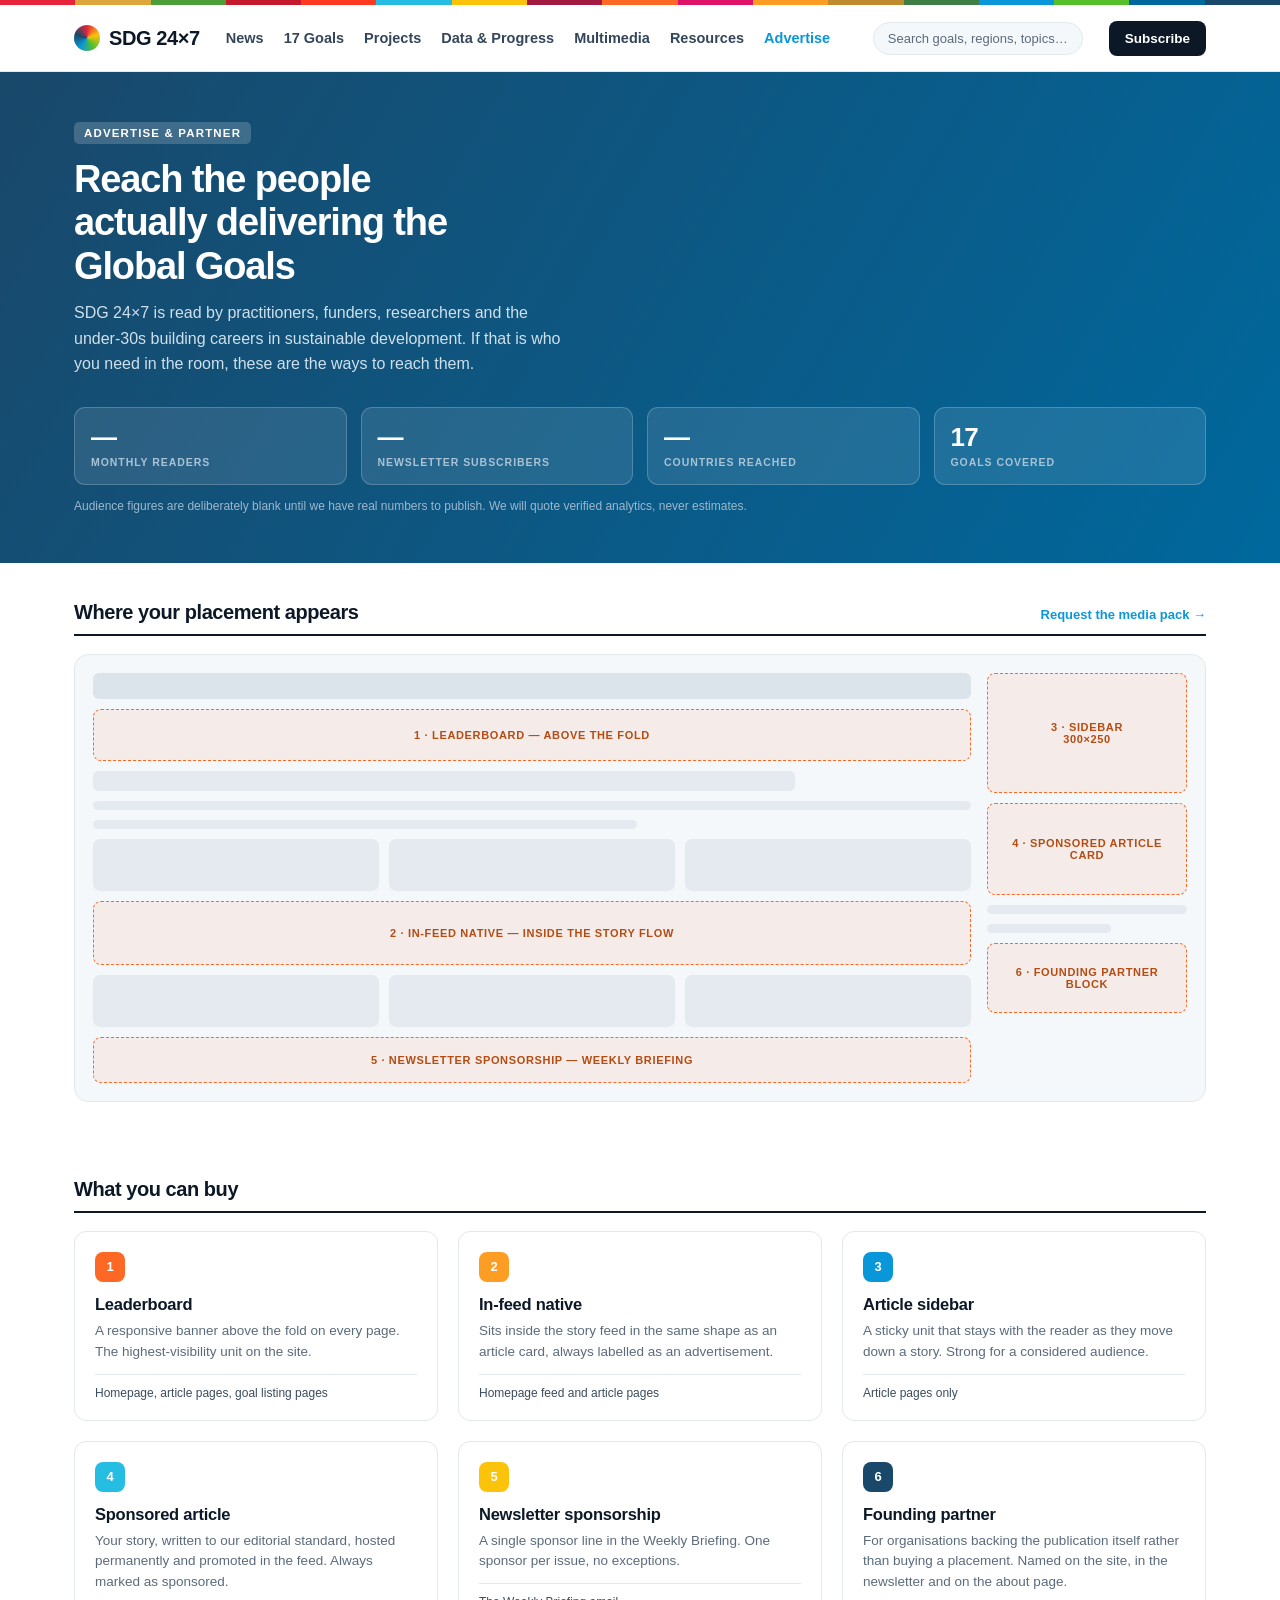
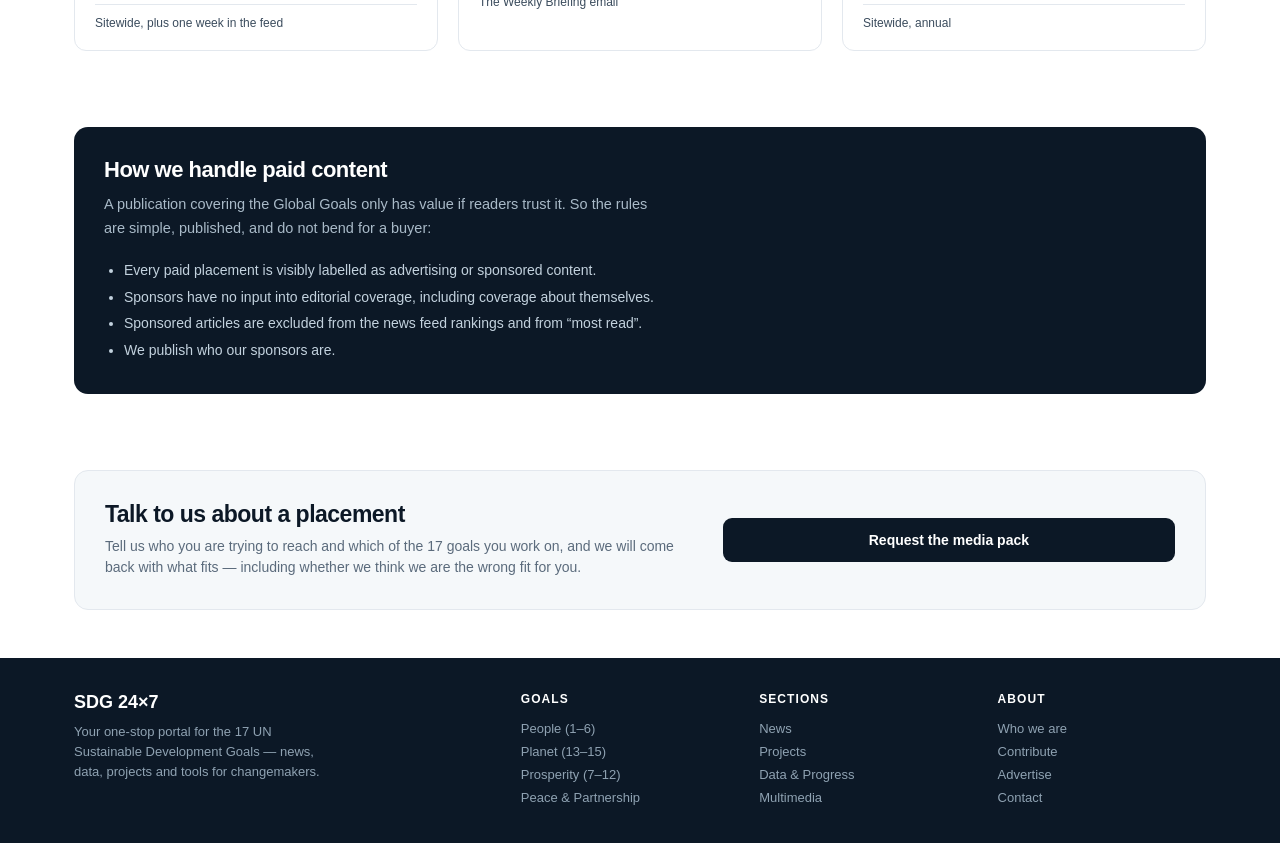
==== v2/advertise.html @ e1e4b93a "Article template and Advertise/Partner page; extract shared site.css" ====
<!DOCTYPE html>
<html lang="en">
<head>
<meta charset="utf-8">
<meta name="viewport" content="width=device-width, initial-scale=1">
<title>Advertise &amp; Partner — SDG 24×7</title>
<link rel="stylesheet" href="site.css">
<style>
.phero{background:linear-gradient(120deg,var(--g17),var(--g16));color:#fff;padding:50px 0}
.phero h1{font-size:38px;line-height:1.14;letter-spacing:-.03em;margin:14px 0 12px;max-width:20ch}
.phero p{font-size:16px;line-height:1.6;color:#CFE0EC;max-width:56ch}
.aud{display:grid;grid-template-columns:repeat(4,1fr);gap:14px;margin-top:30px}
.aud div{background:rgba(255,255,255,.1);border:1px solid rgba(255,255,255,.2);border-radius:11px;padding:16px}
.aud b{display:block;font-size:26px;letter-spacing:-.03em;line-height:1}
.aud span{display:block;font-size:10.5px;font-weight:700;letter-spacing:.09em;text-transform:uppercase;color:#A9C3D6;margin-top:6px}
.note{font-size:12px;color:#9DB8CC;margin-top:14px}

.diagram{display:grid;grid-template-columns:minmax(0,1fr) 200px;gap:16px;border:1px solid var(--line);border-radius:14px;padding:18px;background:var(--soft)}
.mock{display:flex;flex-direction:column;gap:10px}
.mockbar{height:26px;border-radius:6px;background:#DCE4EB}
.slot{border:1.5px dashed var(--g9);background:rgba(253,105,37,.08);border-radius:8px;display:grid;place-items:center;
  font-size:11px;font-weight:800;letter-spacing:.06em;text-transform:uppercase;color:#B44C13;text-align:center;padding:6px}
.txtline{height:9px;border-radius:5px;background:#E4EAF0}
.txtline.s{width:62%}
.mockcards{display:grid;grid-template-columns:repeat(3,1fr);gap:10px}
.mockcards div{height:52px;border-radius:7px;background:#E4EAF0}
.mockside{display:flex;flex-direction:column;gap:10px}

.inv{display:grid;grid-template-columns:repeat(3,1fr);gap:20px}
.unit{border:1px solid var(--line);border-radius:12px;padding:20px}
.unit .n{width:30px;height:30px;border-radius:8px;display:grid;place-items:center;color:#fff;font-weight:800;font-size:13px;margin-bottom:13px}
.unit h4{font-size:16.5px;letter-spacing:-.015em;margin-bottom:7px}
.unit p{font-size:13.5px;color:var(--muted);line-height:1.55}
.unit .where{font-size:12px;color:#3B4C5D;margin-top:11px;padding-top:11px;border-top:1px solid var(--line)}

.trust{background:var(--ink);color:#fff;border-radius:14px;padding:30px}
.trust h2{font-size:22px;letter-spacing:-.022em;margin-bottom:10px}
.trust p{font-size:14.5px;line-height:1.65;color:#A9BAC8;max-width:70ch}
.trust ul{margin:16px 0 0;padding-left:20px;color:#C3D2DE;font-size:14px;line-height:1.9}

.cta{border:1px solid var(--line);border-radius:14px;padding:30px;display:grid;grid-template-columns:1.3fr 1fr;gap:30px;align-items:center;background:var(--soft)}
.cta h2{font-size:23px;letter-spacing:-.022em;margin-bottom:8px}
.cta p{font-size:14px;color:var(--muted);line-height:1.55}
.cta .b{display:block;text-align:center;background:var(--ink);color:#fff;font-weight:800;font-size:14px;padding:14px;border-radius:9px}

@media(max-width:960px){ .aud{grid-template-columns:1fr 1fr} .inv{grid-template-columns:1fr 1fr} }
@media(max-width:720px){
  .phero h1{font-size:27px} .inv{grid-template-columns:1fr}
  .diagram{grid-template-columns:1fr} .cta{grid-template-columns:1fr;padding:22px}
}
</style>
</head>
<body>
<div class="stripe">
  <i style="background:var(--g1)"></i><i style="background:var(--g2)"></i><i style="background:var(--g3)"></i>
  <i style="background:var(--g4)"></i><i style="background:var(--g5)"></i><i style="background:var(--g6)"></i>
  <i style="background:var(--g7)"></i><i style="background:var(--g8)"></i><i style="background:var(--g9)"></i>
  <i style="background:var(--g10)"></i><i style="background:var(--g11)"></i><i style="background:var(--g12)"></i>
  <i style="background:var(--g13)"></i><i style="background:var(--g14)"></i><i style="background:var(--g15)"></i>
  <i style="background:var(--g16)"></i><i style="background:var(--g17)"></i>
</div>

<header><div class="wrap top">
  <div class="logo"><span class="mark"></span>SDG&nbsp;24×7</div>
  <nav><a>News</a><a>17 Goals</a><a>Projects</a><a>Data &amp; Progress</a><a>Multimedia</a><a>Resources</a><a class="on">Advertise</a></nav>
  <div class="search">Search goals, regions, topics…</div>
  <div class="btn">Subscribe</div>
  <div class="burger">☰</div>
</div></header>

<div class="phero"><div class="wrap">
  <span class="kicker" style="background:rgba(255,255,255,.18)">Advertise &amp; Partner</span>
  <h1>Reach the people actually delivering the Global Goals</h1>
  <p>SDG 24×7 is read by practitioners, funders, researchers and the under-30s building careers in sustainable development. If that is who you need in the room, these are the ways to reach them.</p>
  <div class="aud">
    <div><b>—</b><span>Monthly readers</span></div>
    <div><b>—</b><span>Newsletter subscribers</span></div>
    <div><b>—</b><span>Countries reached</span></div>
    <div><b>17</b><span>Goals covered</span></div>
  </div>
  <div class="note">Audience figures are deliberately blank until we have real numbers to publish. We will quote verified analytics, never estimates.</div>
</div></div>

<div class="wrap">
  <section>
    <div class="shead"><h2>Where your placement appears</h2><a>Request the media pack →</a></div>
    <div class="diagram">
      <div class="mock">
        <div class="mockbar"></div>
        <div class="slot" style="height:52px">1 · Leaderboard — above the fold</div>
        <div class="txtline" style="height:20px;width:80%"></div>
        <div class="txtline"></div><div class="txtline s"></div>
        <div class="mockcards"><div></div><div></div><div></div></div>
        <div class="slot" style="height:64px">2 · In-feed native — inside the story flow</div>
        <div class="mockcards"><div></div><div></div><div></div></div>
        <div class="slot" style="height:46px">5 · Newsletter sponsorship — weekly briefing</div>
      </div>
      <div class="mockside">
        <div class="slot" style="height:120px">3 · Sidebar<br>300×250</div>
        <div class="slot" style="height:92px">4 · Sponsored article card</div>
        <div class="txtline"></div><div class="txtline s"></div>
        <div class="slot" style="height:70px">6 · Founding partner block</div>
      </div>
    </div>
  </section>

  <section>
    <div class="shead"><h2>What you can buy</h2></div>
    <div class="inv">
      <div class="unit">
        <div class="n" style="background:var(--g9)">1</div>
        <h4>Leaderboard</h4>
        <p>A responsive banner above the fold on every page. The highest-visibility unit on the site.</p>
        <div class="where">Homepage, article pages, goal listing pages</div>
      </div>
      <div class="unit">
        <div class="n" style="background:var(--g11)">2</div>
        <h4>In-feed native</h4>
        <p>Sits inside the story feed in the same shape as an article card, always labelled as an advertisement.</p>
        <div class="where">Homepage feed and article pages</div>
      </div>
      <div class="unit">
        <div class="n" style="background:var(--g14)">3</div>
        <h4>Article sidebar</h4>
        <p>A sticky unit that stays with the reader as they move down a story. Strong for a considered audience.</p>
        <div class="where">Article pages only</div>
      </div>
      <div class="unit">
        <div class="n" style="background:var(--g6)">4</div>
        <h4>Sponsored article</h4>
        <p>Your story, written to our editorial standard, hosted permanently and promoted in the feed. Always marked as sponsored.</p>
        <div class="where">Sitewide, plus one week in the feed</div>
      </div>
      <div class="unit">
        <div class="n" style="background:var(--g7)">5</div>
        <h4>Newsletter sponsorship</h4>
        <p>A single sponsor line in the Weekly Briefing. One sponsor per issue, no exceptions.</p>
        <div class="where">The Weekly Briefing email</div>
      </div>
      <div class="unit">
        <div class="n" style="background:var(--g17)">6</div>
        <h4>Founding partner</h4>
        <p>For organisations backing the publication itself rather than buying a placement. Named on the site, in the newsletter and on the about page.</p>
        <div class="where">Sitewide, annual</div>
      </div>
    </div>
  </section>

  <section>
    <div class="trust">
      <h2>How we handle paid content</h2>
      <p>A publication covering the Global Goals only has value if readers trust it. So the rules are simple, published, and do not bend for a buyer:</p>
      <ul>
        <li>Every paid placement is visibly labelled as advertising or sponsored content.</li>
        <li>Sponsors have no input into editorial coverage, including coverage about themselves.</li>
        <li>Sponsored articles are excluded from the news feed rankings and from “most read”.</li>
        <li>We publish who our sponsors are.</li>
      </ul>
    </div>
  </section>

  <section>
    <div class="cta">
      <div>
        <h2>Talk to us about a placement</h2>
        <p>Tell us who you are trying to reach and which of the 17 goals you work on, and we will come back with what fits — including whether we think we are the wrong fit for you.</p>
      </div>
      <div><span class="b">Request the media pack</span></div>
    </div>
  </section>
</div>

<footer><div class="wrap fgrid">
  <div>
    <div class="fbrand">SDG 24×7</div>
    <div style="max-width:34ch;line-height:1.55">Your one-stop portal for the 17 UN Sustainable Development Goals — news, data, projects and tools for changemakers.</div>
  </div>
  <div><h6>Goals</h6><ul><li>People (1–6)</li><li>Planet (13–15)</li><li>Prosperity (7–12)</li><li>Peace &amp; Partnership</li></ul></div>
  <div><h6>Sections</h6><ul><li>News</li><li>Projects</li><li>Data &amp; Progress</li><li>Multimedia</li></ul></div>
  <div><h6>About</h6><ul><li>Who we are</li><li>Contribute</li><li>Advertise</li><li>Contact</li></ul></div>
</div></footer>
</body>
</html>
---- v2/site.css ----
:root{
  --g1:#E5243B;--g2:#DDA63A;--g3:#4C9F38;--g4:#C5192D;--g5:#FF3A21;--g6:#26BDE2;
  --g7:#FCC30B;--g8:#A21942;--g9:#FD6925;--g10:#DD1367;--g11:#FD9D24;--g12:#BF8B2E;
  --g13:#3F7E44;--g14:#0A97D9;--g15:#56C02B;--g16:#00689D;--g17:#19486A;
  --ink:#0C1826;--muted:#5B6B7C;--line:#E3E8EE;--soft:#F5F8FA;
}
*{box-sizing:border-box;margin:0;padding:0}
body{font-family:-apple-system,"Segoe UI",Roboto,"Helvetica Neue",Arial,sans-serif;color:var(--ink);background:#fff;-webkit-font-smoothing:antialiased}
img{display:block;max-width:100%}
a{color:inherit;text-decoration:none}
.wrap{max-width:1180px;margin:0 auto;padding:0 24px}
.stripe{display:flex;height:5px}.stripe i{flex:1}

header{border-bottom:1px solid var(--line);position:sticky;top:0;background:#fff;z-index:20}
.top{display:flex;align-items:center;gap:26px;height:66px}
.logo{font-weight:800;font-size:20px;letter-spacing:-.02em;display:flex;align-items:center;gap:9px;white-space:nowrap}
.logo .mark{width:26px;height:26px;border-radius:50%;background:conic-gradient(var(--g1),var(--g7),var(--g15),var(--g14),var(--g17),var(--g1))}
nav{display:flex;gap:20px;font-size:14.5px;font-weight:600;color:#33465A;flex:1;min-width:0}
nav a.on{color:var(--g14)}
.search{border:1px solid var(--line);border-radius:999px;padding:8px 14px;font-size:13px;color:var(--muted);background:var(--soft);white-space:nowrap}
.btn{background:var(--ink);color:#fff;font-size:13.5px;font-weight:700;padding:10px 16px;border-radius:8px;white-space:nowrap}
.burger{display:none;place-items:center;width:38px;height:38px;border:1px solid var(--line);border-radius:9px;font-size:16px;color:#33465A}

/* hero */
.hero{position:relative;min-height:460px;display:flex;align-items:flex-end;overflow:hidden;background:#0C1826}
.hero img{position:absolute;inset:0;width:100%;height:100%;object-fit:cover;object-position:78% 38%;opacity:.5}
.hero .scrim{position:absolute;inset:0;background:linear-gradient(90deg,rgba(10,20,33,.96) 0%,rgba(10,20,33,.88) 38%,rgba(10,20,33,.55) 70%,rgba(10,20,33,.35) 100%)}
.hero .inner{position:relative;width:100%;padding:44px 0 34px}
.hgrid{display:grid;grid-template-columns:1.5fr 1fr;gap:40px;align-items:end}
.kicker{display:inline-block;font-size:11.5px;font-weight:800;letter-spacing:.1em;text-transform:uppercase;padding:5px 10px;border-radius:5px;color:#fff}
.hero h1{color:#fff;font-size:40px;line-height:1.1;letter-spacing:-.028em;margin:14px 0 12px;max-width:17ch}
.hero p{color:#D3DDE6;font-size:15.5px;line-height:1.55;max-width:50ch}
.hmeta{color:#93A5B5;font-size:12.5px;margin-top:14px}
.stats{display:grid;grid-template-columns:1fr 1fr;gap:10px}
.stat{background:rgba(255,255,255,.09);border:1px solid rgba(255,255,255,.16);border-radius:10px;padding:14px 15px;backdrop-filter:blur(3px)}
.stat b{display:block;font-size:27px;letter-spacing:-.03em;color:#fff;line-height:1}
.stat span{display:block;font-size:10.5px;font-weight:700;letter-spacing:.09em;text-transform:uppercase;color:#9FB2C2;margin-top:6px}

/* goal rail */
.rail{border-bottom:1px solid var(--line);background:#fff;position:relative;z-index:5}
.rail .wrap{display:flex;gap:6px;overflow:hidden;padding:10px 24px}
.chip{flex:0 0 auto;display:flex;align-items:center;gap:7px;font-size:12.5px;font-weight:700;padding:6px 11px;border-radius:999px;background:var(--soft);color:#33465A}
.chip b{width:19px;height:19px;border-radius:5px;color:#fff;font-size:10.5px;display:grid;place-items:center}

section{padding:38px 0}
.shead{display:flex;align-items:baseline;justify-content:space-between;gap:16px;border-bottom:2px solid var(--ink);padding-bottom:10px;margin-bottom:18px}
.shead h2{font-size:20px;letter-spacing:-.022em}
.shead a{font-size:13px;font-weight:700;color:var(--g14);white-space:nowrap}
.filters{display:flex;gap:8px;flex-wrap:wrap;margin-bottom:20px}
.f{font-size:12.5px;font-weight:700;padding:7px 14px;border-radius:999px;border:1px solid var(--line);color:#33465A}
.f.on{background:var(--ink);color:#fff;border-color:var(--ink)}

.grid3{display:grid;grid-template-columns:repeat(3,1fr);gap:26px}
.card .ph{height:172px;border-radius:11px;overflow:hidden;position:relative;background:var(--soft)}
.card .ph img{width:100%;height:100%;object-fit:cover}
.tag{position:absolute;left:10px;top:10px;font-size:10.5px;font-weight:800;letter-spacing:.05em;text-transform:uppercase;color:#fff;padding:4px 9px;border-radius:5px}
.card h4{font-size:17px;line-height:1.32;margin:13px 0 6px;letter-spacing:-.014em}
.card p{font-size:13.5px;color:var(--muted);line-height:1.5}
.card .by{font-size:12px;color:var(--muted);margin-top:9px}

/* progress band */
.band{background:var(--ink);color:#fff;padding:44px 0}
.pgrid{display:grid;grid-template-columns:1fr 1.25fr;gap:44px;align-items:center}
.band h2{font-size:26px;letter-spacing:-.025em;margin:12px 0 10px}
.band p{font-size:14.5px;line-height:1.6;color:#A9BAC8;max-width:46ch}
.pills{display:flex;gap:8px;flex-wrap:wrap;margin-top:16px}
.pill{font-size:11.5px;font-weight:700;padding:5px 11px;border-radius:999px}
.prow{display:flex;align-items:center;gap:14px;padding:9px 0}
.plabel{font-size:13px;width:180px;flex:0 0 auto;color:#D3DDE6}
.ptrack{display:block;flex:1;height:7px;border-radius:99px;background:rgba(255,255,255,.13);overflow:hidden}
.pfill{display:block;height:100%;border-radius:99px}
.pval{font-size:13px;font-weight:800;width:44px;text-align:right}
.src{font-size:11.5px;color:#7C8FA0;margin-top:14px}

/* goals board */
.board{background:var(--soft);padding:40px 0}
.goals{display:grid;grid-template-columns:repeat(6,1fr);gap:10px}
.goal{border-radius:10px;padding:12px 11px;color:#fff;min-height:80px;display:flex;flex-direction:column;justify-content:space-between}
.goal em{font-style:normal;font-size:11px;font-weight:800;opacity:.85}
.goal strong{font-size:12.5px;line-height:1.22}
.goal small{font-size:10.5px;opacity:.85;font-weight:600}

/* two-up */
.twoup{display:grid;grid-template-columns:1fr 1fr;gap:40px}
.mini{display:flex;gap:12px;padding:13px 0;border-bottom:1px solid var(--line)}
.mini .ic{width:30px;height:30px;border-radius:8px;display:grid;place-items:center;color:#fff;font-size:13px;flex:0 0 auto}
.mini h5{font-size:14.5px;line-height:1.35;margin-bottom:3px}
.mini span{font-size:12px;color:var(--muted)}

/* newsletter */
.news{background:linear-gradient(120deg,var(--g17),var(--g16));color:#fff;border-radius:14px;padding:32px;display:grid;grid-template-columns:1.2fr 1fr;gap:30px;align-items:center}
.news h2{font-size:23px;letter-spacing:-.022em;margin-bottom:8px}
.news p{font-size:14px;opacity:.85;line-height:1.55}
.form{display:flex;gap:8px}
.form .i{flex:1;background:rgba(255,255,255,.15);border:1px solid rgba(255,255,255,.3);border-radius:9px;padding:12px 14px;font-size:13.5px;color:#D6E4EE}
.form .s{background:#fff;color:var(--g17);font-weight:800;font-size:13.5px;padding:12px 20px;border-radius:9px;white-space:nowrap}

footer{background:var(--ink);color:#8FA2B2;padding:34px 0;margin-top:10px;font-size:13px}
.fgrid{display:grid;grid-template-columns:2fr 1fr 1fr 1fr;gap:30px}
footer h6{color:#fff;font-size:12px;letter-spacing:.09em;text-transform:uppercase;margin-bottom:11px}
footer li{list-style:none;padding:4px 0}
.fbrand{color:#fff;font-weight:800;font-size:18px;margin-bottom:9px}

@media(max-width:960px){
  .goals{grid-template-columns:repeat(3,1fr)}
  .grid3{grid-template-columns:1fr 1fr}
  .hgrid{grid-template-columns:1fr;gap:26px}
  .pgrid{grid-template-columns:1fr;gap:26px}
  .fgrid{grid-template-columns:1fr 1fr}
}
@media(max-width:720px){
  .wrap{padding:0 16px}
  nav,.search{display:none}
  .top{height:58px;justify-content:space-between}
  .burger{display:grid}
  .rail .wrap{overflow-x:auto;padding:10px 16px}
  .hero{min-height:0}
  .hero .inner{padding:30px 0 26px}
  .hero h1{font-size:27px;max-width:none}
  .hero .scrim{background:linear-gradient(180deg,rgba(12,24,38,.6),rgba(12,24,38,.93))}
  .grid3{grid-template-columns:1fr;gap:24px}
  .goals{grid-template-columns:repeat(2,1fr)}
  .twoup{grid-template-columns:1fr;gap:26px}
  .news{grid-template-columns:1fr;padding:24px}
  .form{flex-direction:column}
  .plabel{width:120px;font-size:12px}
  .fgrid{grid-template-columns:1fr}
  section{padding:26px 0}
}
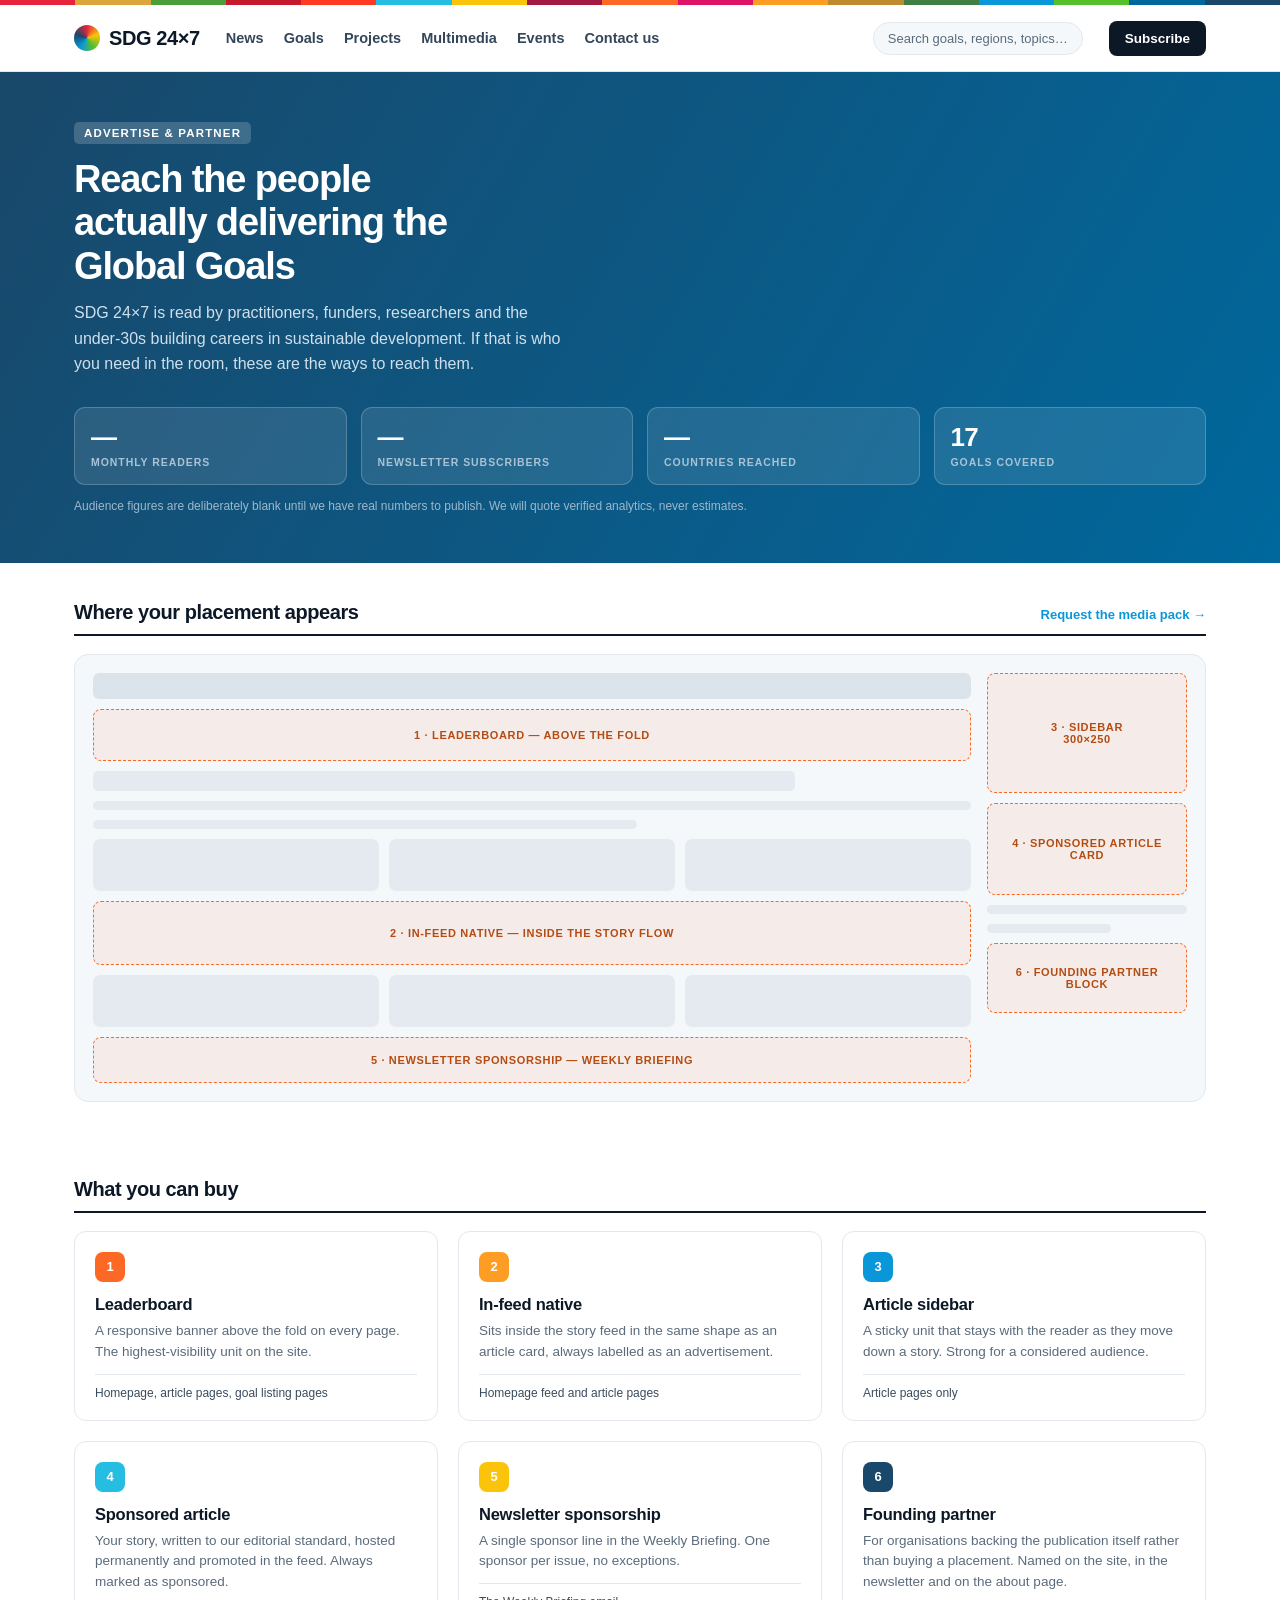
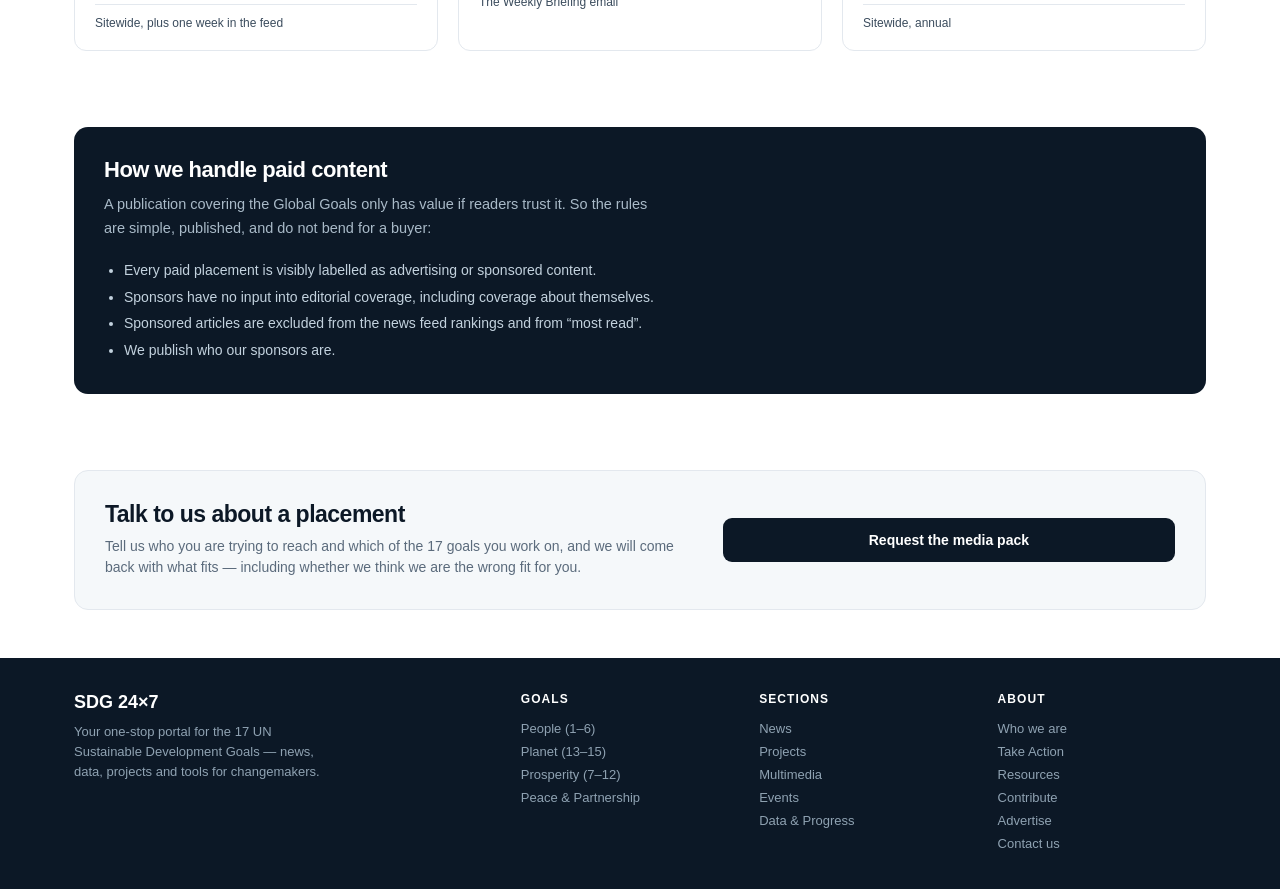
==== commit f809d486: "Homepage feedback round 1: nav = News/Goals/Projects/Multimedia/Events/Contact us, goal-coloured pho" ====
--- a/v2/advertise.html
+++ b/v2/advertise.html
@@ -62,7 +62,7 @@
 
 <header><div class="wrap top">
   <div class="logo"><span class="mark"></span>SDG&nbsp;24×7</div>
-  <nav><a>News</a><a>17 Goals</a><a>Projects</a><a>Data &amp; Progress</a><a>Multimedia</a><a>Resources</a><a class="on">Advertise</a></nav>
+  <nav><a>News</a><a>Goals</a><a>Projects</a><a>Multimedia</a><a>Events</a><a>Contact&nbsp;us</a></nav>
   <div class="search">Search goals, regions, topics…</div>
   <div class="btn">Subscribe</div>
   <div class="burger">☰</div>
@@ -176,8 +176,8 @@
     <div style="max-width:34ch;line-height:1.55">Your one-stop portal for the 17 UN Sustainable Development Goals — news, data, projects and tools for changemakers.</div>
   </div>
   <div><h6>Goals</h6><ul><li>People (1–6)</li><li>Planet (13–15)</li><li>Prosperity (7–12)</li><li>Peace &amp; Partnership</li></ul></div>
-  <div><h6>Sections</h6><ul><li>News</li><li>Projects</li><li>Data &amp; Progress</li><li>Multimedia</li></ul></div>
-  <div><h6>About</h6><ul><li>Who we are</li><li>Contribute</li><li>Advertise</li><li>Contact</li></ul></div>
+  <div><h6>Sections</h6><ul><li>News</li><li>Projects</li><li>Multimedia</li><li>Events</li><li>Data &amp; Progress</li></ul></div>
+  <div><h6>About</h6><ul><li>Who we are</li><li>Take Action</li><li>Resources</li><li>Contribute</li><li>Advertise</li><li>Contact us</li></ul></div>
 </div></footer>
 </body>
 </html>
--- a/v2/site.css
+++ b/v2/site.css
@@ -40,7 +40,7 @@
 .rail{border-bottom:1px solid var(--line);background:#fff;position:relative;z-index:5}
 .rail .wrap{display:flex;gap:6px;overflow:hidden;padding:10px 24px}
 .chip{flex:0 0 auto;display:flex;align-items:center;gap:7px;font-size:12.5px;font-weight:700;padding:6px 11px;border-radius:999px;background:var(--soft);color:#33465A}
-.chip b{width:19px;height:19px;border-radius:5px;color:#fff;font-size:10.5px;display:grid;place-items:center}
+.chip b{width:21px;height:21px;border-radius:5px;color:#fff;font-size:12px;font-weight:800;display:grid;place-items:center}
 
 section{padding:38px 0}
 .shead{display:flex;align-items:baseline;justify-content:space-between;gap:16px;border-bottom:2px solid var(--ink);padding-bottom:10px;margin-bottom:18px}
@@ -51,7 +51,8 @@
 .f.on{background:var(--ink);color:#fff;border-color:var(--ink)}
 
 .grid3{display:grid;grid-template-columns:repeat(3,1fr);gap:26px}
-.card .ph{height:172px;border-radius:11px;overflow:hidden;position:relative;background:var(--soft)}
+.card .ph{height:172px;border-radius:11px;overflow:hidden;position:relative;background:var(--soft);
+  border:3px solid var(--gc,var(--line))}
 .card .ph img{width:100%;height:100%;object-fit:cover}
 .tag{position:absolute;left:10px;top:10px;font-size:10.5px;font-weight:800;letter-spacing:.05em;text-transform:uppercase;color:#fff;padding:4px 9px;border-radius:5px}
 .card h4{font-size:17px;line-height:1.32;margin:13px 0 6px;letter-spacing:-.014em}
@@ -76,7 +77,7 @@
 .board{background:var(--soft);padding:40px 0}
 .goals{display:grid;grid-template-columns:repeat(6,1fr);gap:10px}
 .goal{border-radius:10px;padding:12px 11px;color:#fff;min-height:80px;display:flex;flex-direction:column;justify-content:space-between}
-.goal em{font-style:normal;font-size:11px;font-weight:800;opacity:.85}
+.goal em{font-style:normal;font-size:12px;font-weight:800;color:#fff}
 .goal strong{font-size:12.5px;line-height:1.22}
 .goal small{font-size:10.5px;opacity:.85;font-weight:600}
 
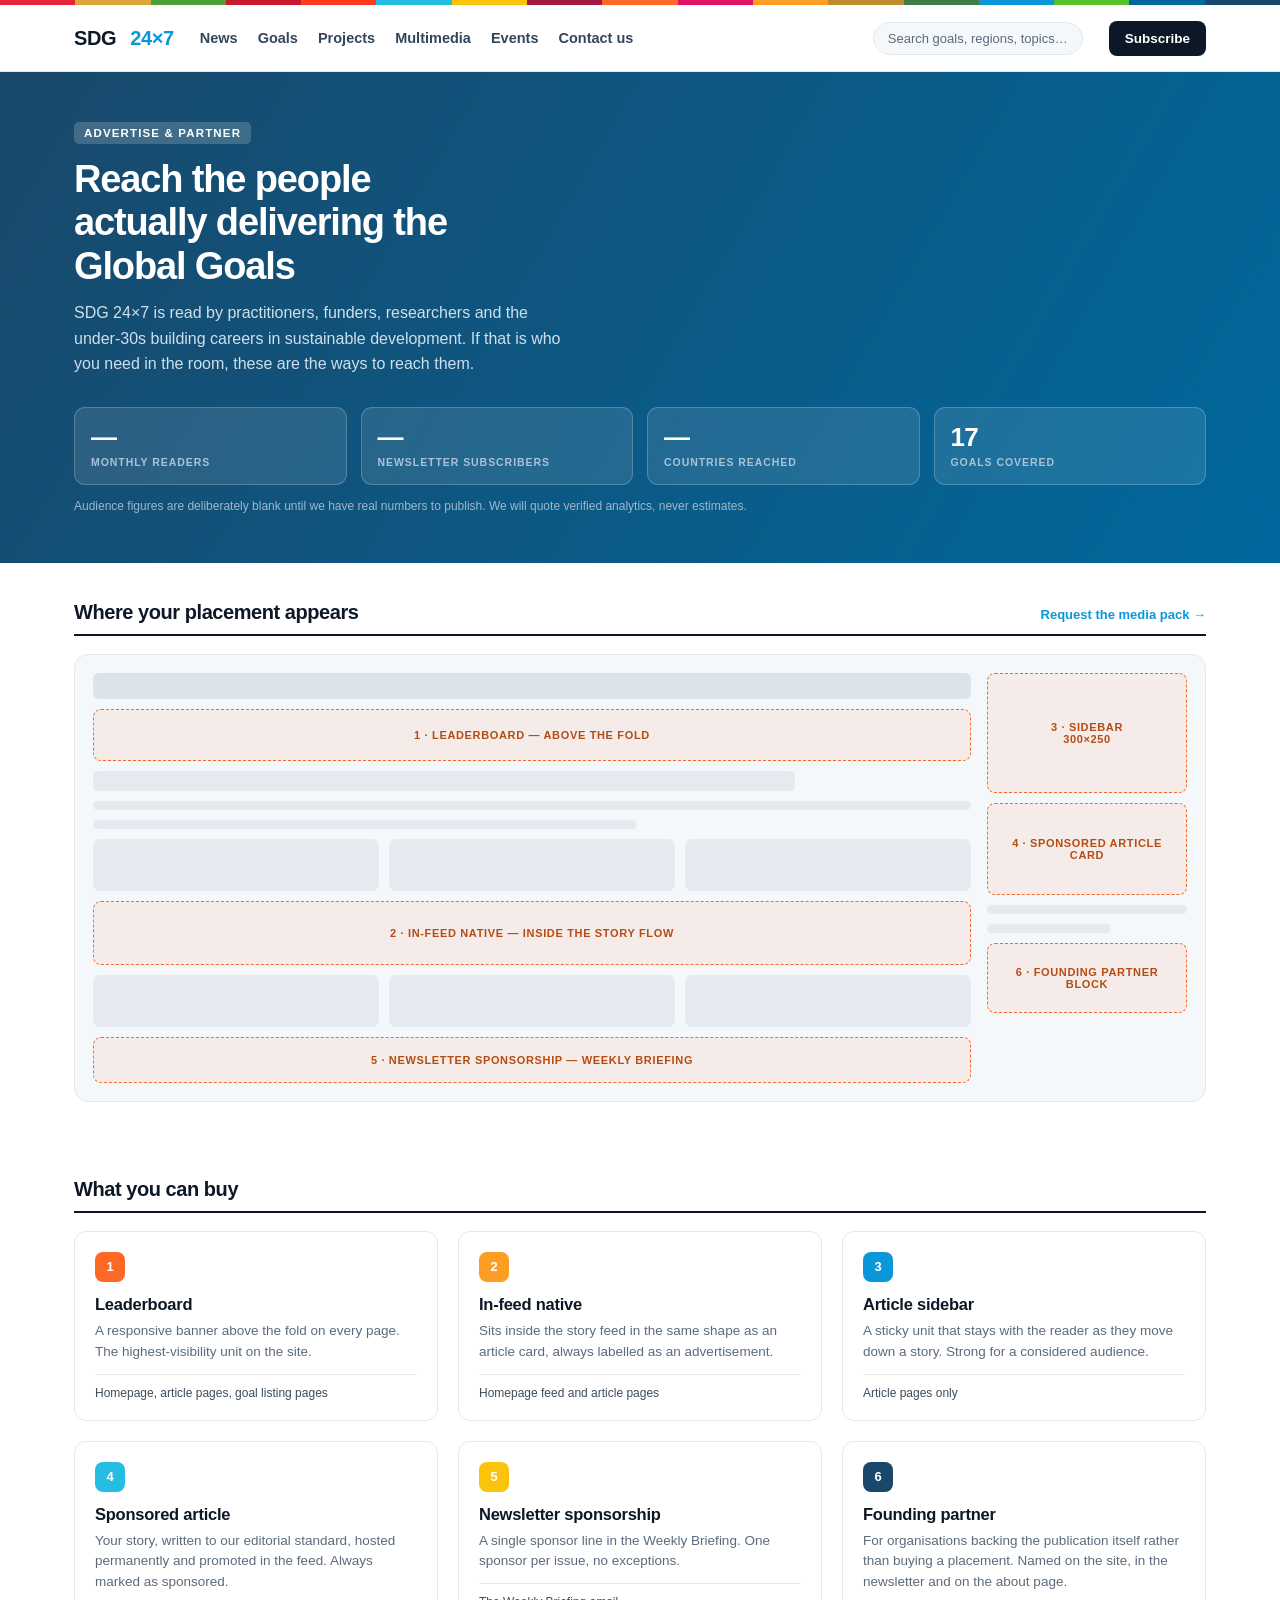
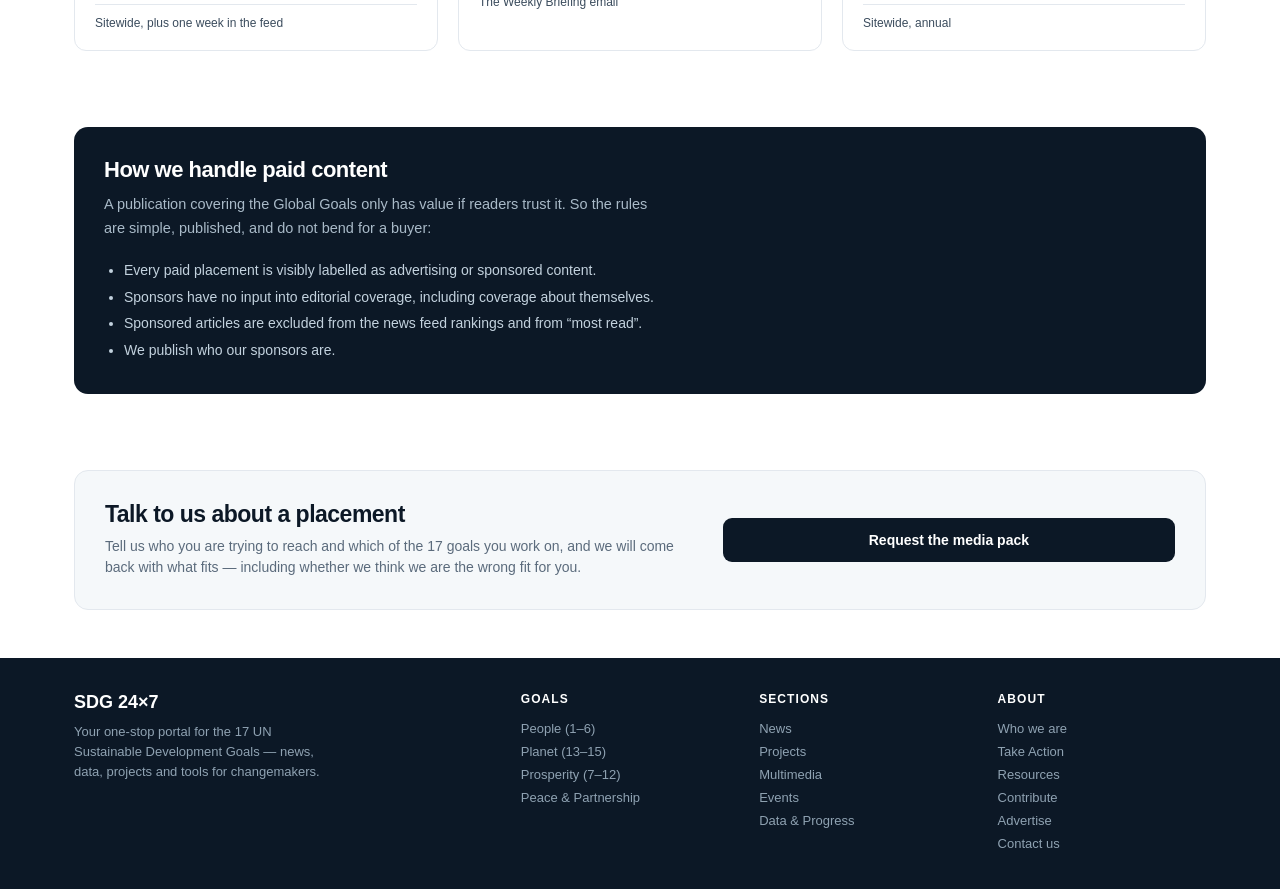
==== commit c28379a3: "Contact page with enquiry dropdown; advertise page becomes a downloadable media pack PDF; drop the c" ====
--- a/v2/advertise.html
+++ b/v2/advertise.html
@@ -61,7 +61,7 @@
 </div>
 
 <header><div class="wrap top">
-  <div class="logo"><span class="mark"></span>SDG&nbsp;24×7</div>
+  <div class="logo">SDG&nbsp;<span class="tw">24×7</span></div>
   <nav><a>News</a><a>Goals</a><a>Projects</a><a>Multimedia</a><a>Events</a><a>Contact&nbsp;us</a></nav>
   <div class="search">Search goals, regions, topics…</div>
   <div class="btn">Subscribe</div>
--- a/v2/site.css
+++ b/v2/site.css
@@ -14,7 +14,7 @@
 header{border-bottom:1px solid var(--line);position:sticky;top:0;background:#fff;z-index:20}
 .top{display:flex;align-items:center;gap:26px;height:66px}
 .logo{font-weight:800;font-size:20px;letter-spacing:-.02em;display:flex;align-items:center;gap:9px;white-space:nowrap}
-.logo .mark{width:26px;height:26px;border-radius:50%;background:conic-gradient(var(--g1),var(--g7),var(--g15),var(--g14),var(--g17),var(--g1))}
+.logo .tw{color:var(--g14)}
 nav{display:flex;gap:20px;font-size:14.5px;font-weight:600;color:#33465A;flex:1;min-width:0}
 nav a.on{color:var(--g14)}
 .search{border:1px solid var(--line);border-radius:999px;padding:8px 14px;font-size:13px;color:var(--muted);background:var(--soft);white-space:nowrap}
